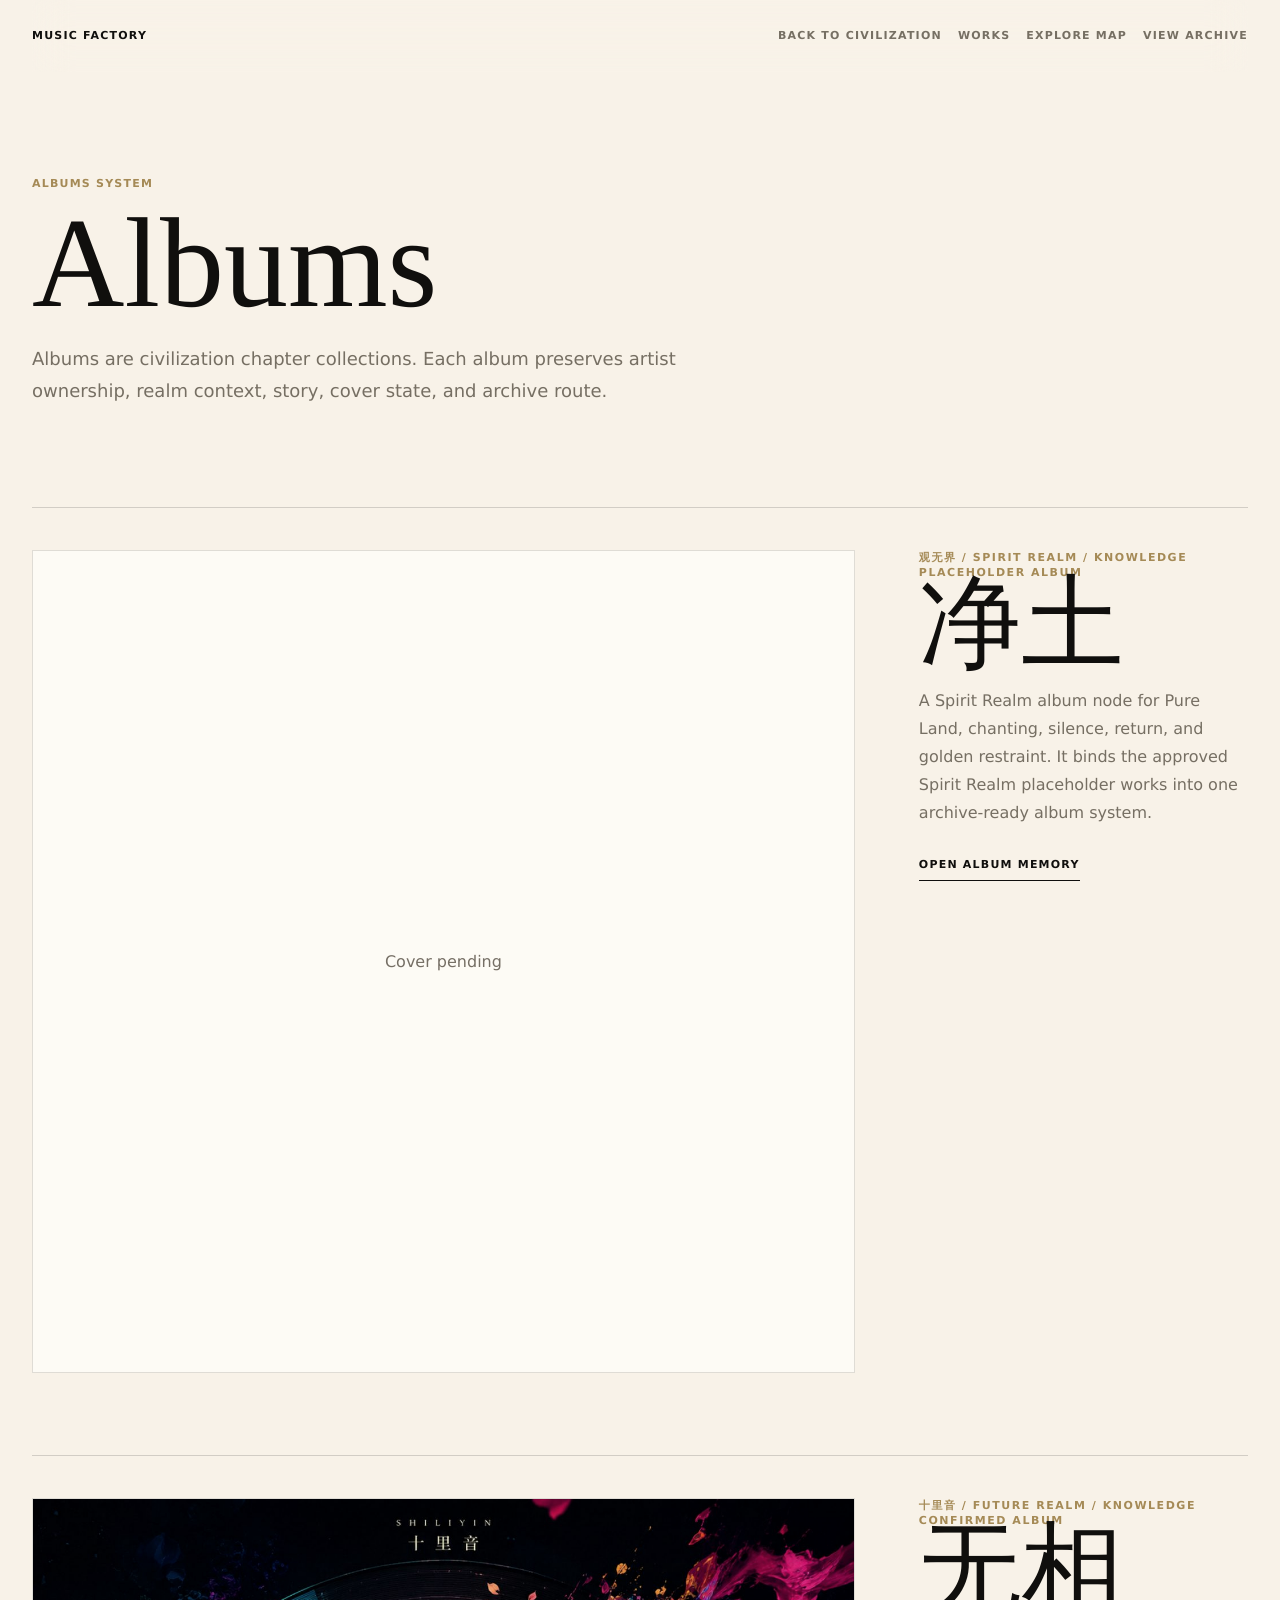
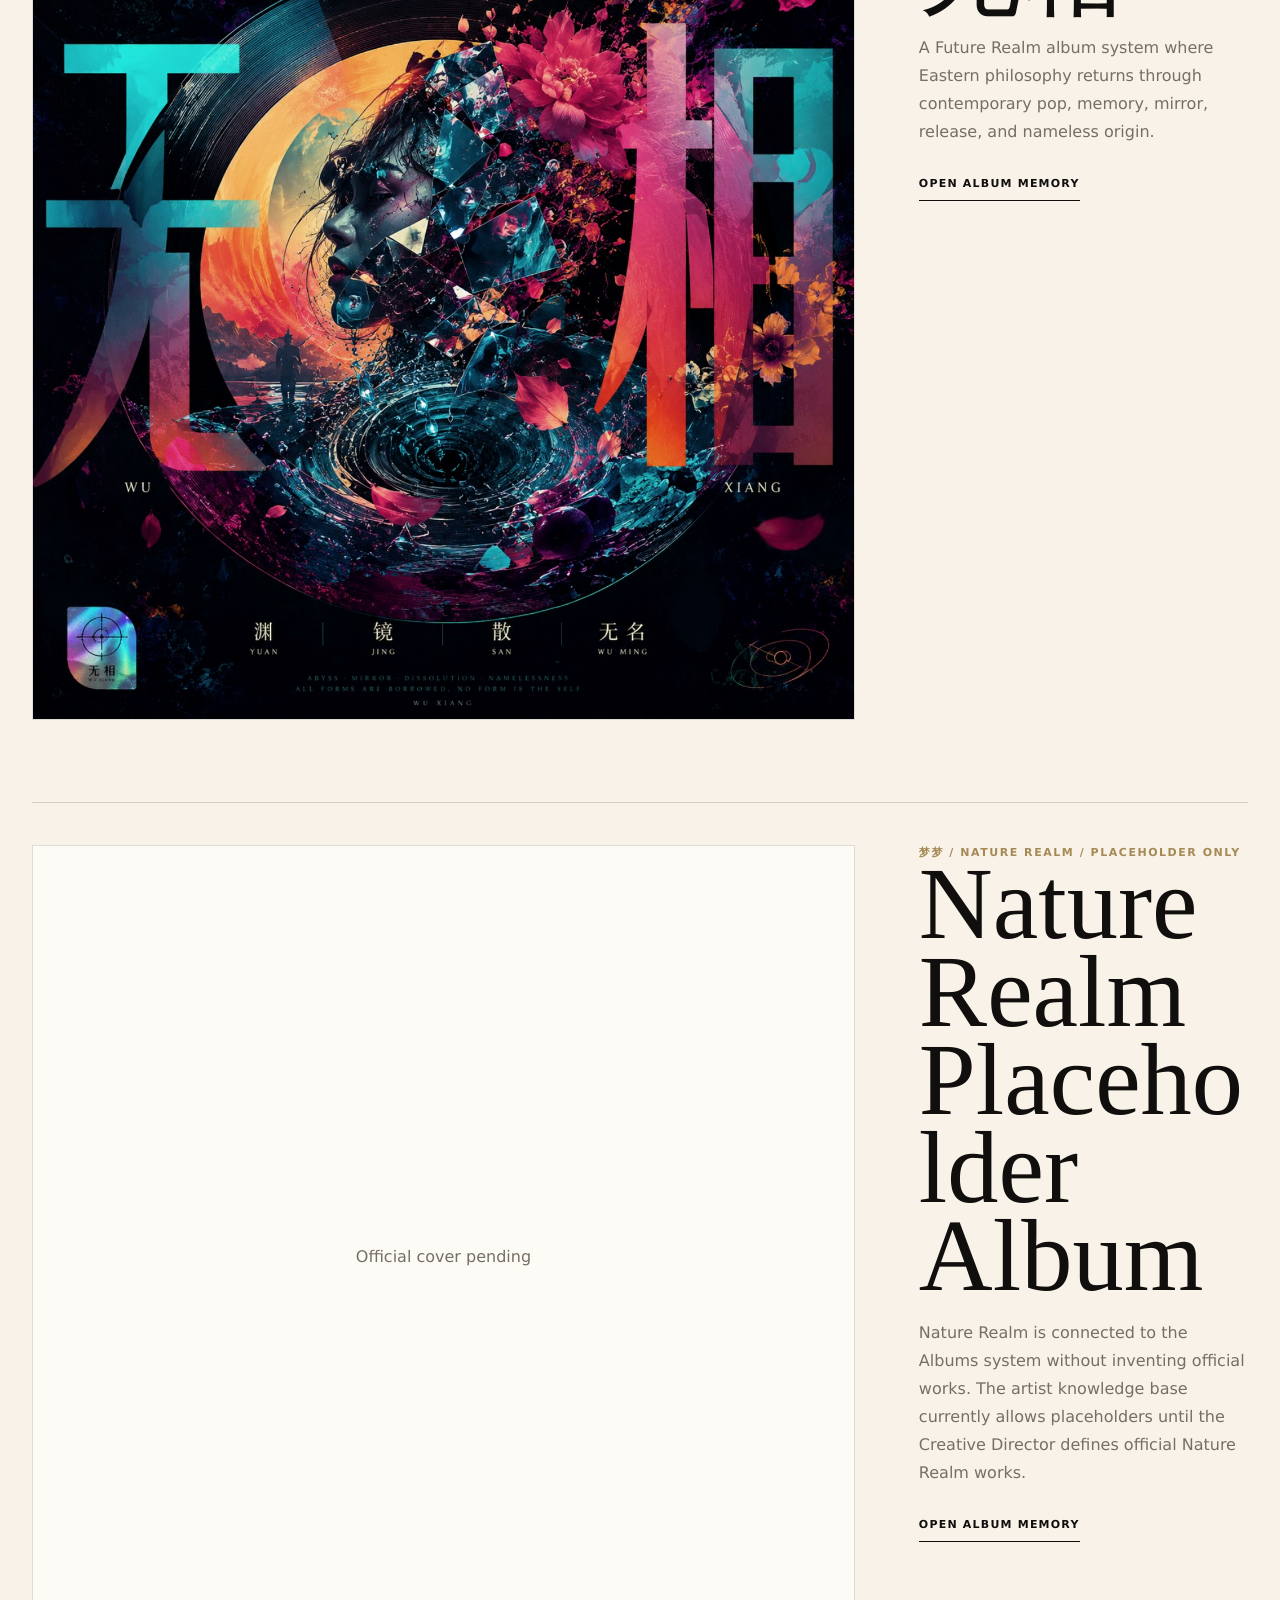
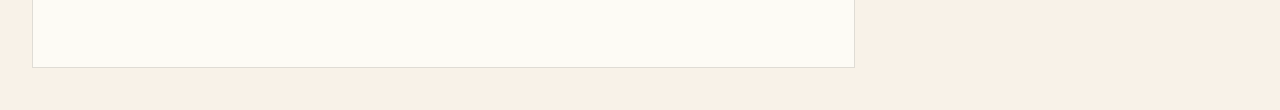
==== albums/index.html @ 67d97f3c "Launch Visual System V3" ====
<!doctype html>
<html lang="zh-CN">
<head>
  <meta charset="utf-8" />
  <meta name="viewport" content="width=device-width, initial-scale=1" />
  <title>Albums | Music Factory</title>
  <link rel="icon" href="data:," />
  <style>
    :root{--font-display:"Didot","Bodoni 72","Songti SC","STSong",Georgia,serif;--font-body:"Inter","SF Pro Text","Helvetica Neue","Microsoft YaHei",system-ui,sans-serif;--font-caption:"SF Pro Text","Helvetica Neue","Microsoft YaHei",system-ui,sans-serif;--warm-white:#f7f3ea;--paper:#fffdf8;--charcoal:#14120f;--warm-gray:#766f63;--dark-gold:#a58a56;--line:rgba(20,18,15,.13);font-family:var(--font-body)}*{box-sizing:border-box}html{scroll-behavior:smooth}body{margin:0;color:var(--charcoal);background:linear-gradient(180deg,#fbf8f1,#efe5d5);animation:pageArrival 760ms cubic-bezier(.19,1,.22,1) both}a{color:inherit;text-decoration:none}.wrap{width:min(1180px,calc(100% - 32px));margin:0 auto}.nav{min-height:72px;display:flex;align-items:center;justify-content:space-between;border-bottom:1px solid var(--line)}.brand,.links a,.eyebrow,.meta,.action{font:800 11px/1.4 var(--font-caption);letter-spacing:.14em;text-transform:uppercase}.links{display:flex;gap:16px;flex-wrap:wrap;color:var(--warm-gray)}.hero{padding:104px 0 80px}.eyebrow{color:var(--dark-gold);margin:0 0 16px}h1{font:500 clamp(60px,10vw,132px)/.88 var(--font-display);margin:0 0 24px}.lead{max-width:720px;color:var(--warm-gray);font-size:18px;line-height:1.8}.albums{display:grid;gap:40px}.album{display:grid;grid-template-columns:280px 1fr;gap:40px;border-top:1px solid var(--line);padding:38px 0;transition:padding .75s cubic-bezier(.19,1,.22,1)}.album:hover{padding-left:18px}.cover{aspect-ratio:1;background:rgba(255,253,248,.68);border:1px solid var(--line);display:grid;place-items:center;color:var(--warm-gray);overflow:hidden}.cover img{width:100%;height:100%;object-fit:cover;transition:transform 1.2s cubic-bezier(.19,1,.22,1)}.album:hover .cover img{transform:scale(1.035)}.album h2{font:500 clamp(38px,6vw,84px)/.9 var(--font-display);margin:0 0 18px}.album p{color:var(--warm-gray);line-height:1.75}.meta{color:var(--dark-gold)}.action{display:inline-block;margin-top:14px;border-bottom:1px solid currentColor;padding-bottom:7px}@keyframes pageArrival{from{opacity:0;filter:blur(7px)}to{opacity:1;filter:blur(0)}}@media(max-width:760px){body{animation-duration:520ms}.nav{align-items:flex-start;flex-direction:column;padding:18px 0}.hero{padding:64px 0}.albums{gap:28px}.album{grid-template-columns:1fr;padding:32px 0}.album:hover{padding-left:0}}
  </style>
  <link rel="stylesheet" href="../assets/visual-system-v3.css" />
</head>
<body>
  <nav class="wrap nav">
    <a class="brand" href="../index.html">Music Factory</a>
    <div class="links">
      <a href="../index.html">Back to Civilization</a>
      <a href="../works/index.html">Works</a>
      <a href="../sound-civilization-map.html">Explore Map</a>
      <a href="../archive/index.html">View Archive</a>
    </div>
  </nav>
  <main>
    <header class="wrap hero">
      <p class="eyebrow">Albums System</p>
      <h1>Albums</h1>
      <p class="lead">Albums are civilization chapter collections. Each album preserves artist ownership, realm context, story, cover state, and archive route.</p>
    </header>
    <section class="wrap albums" data-albums></section>
  </main>
  <script src="../src/content/music-catalog.js"></script>
  <script>
    const catalog = window.MUSIC_FACTORY_CATALOG;
    document.querySelector("[data-albums]").innerHTML = catalog.albums.map(album => `
      <article class="album">
        <div class="cover">${album.cover ? `<img src="${album.cover}" alt="${album.title} cover" loading="lazy" decoding="async">` : `<span>${album.coverStatus}</span>`}</div>
        <div>
          <div class="meta">${album.artist} / ${album.realm} / ${album.status}</div>
          <h2>${album.title}</h2>
          <p>${album.story}</p>
          <a class="action" href="detail.html?id=${album.id}">Open Album Memory</a>
        </div>
      </article>
    `).join("");
  </script>
</body>
</html>
---- assets/visual-system-v3.css ----
/*
  Music Factory Visual System V3
  A cinematic civilization visual layer for the existing static architecture.
*/

:root {
  --v3-ink: #100f0d;
  --v3-ink-2: #1d1a16;
  --v3-paper: #f7f1e6;
  --v3-paper-2: #e9ddc9;
  --v3-smoke: #8b8378;
  --v3-gold: #b69a62;
  --v3-clay: #8e5d45;
  --v3-moss: #59654c;
  --v3-plum: #443342;
  --v3-line: rgba(247, 241, 230, .18);
  --v3-line-dark: rgba(16, 15, 13, .16);
  --v3-display: "Didot", "Bodoni 72", "Cormorant Garamond", "Songti SC", "STSong", Georgia, serif;
  --v3-body: "Inter", "SF Pro Text", "Helvetica Neue", "Microsoft YaHei", system-ui, sans-serif;
  --v3-ease: cubic-bezier(.19, 1, .22, 1);
  --spirit: url("/assets/generated/music-map-guanwujie.webp");
  --future: url("/assets/generated/music-map-shiliyin.webp");
  --nature: url("/assets/generated/music-map-mengmeng.webp");
}

html {
  background: var(--v3-ink);
}

body {
  font-family: var(--v3-body) !important;
  background:
    radial-gradient(circle at 24% 10%, rgba(182, 154, 98, .14), transparent 34%),
    linear-gradient(180deg, #11100e 0%, #1a1713 42%, #efe4d2 42.2%, #f8f2e8 100%) !important;
  color: var(--v3-paper) !important;
  letter-spacing: 0 !important;
  text-rendering: geometricPrecision;
}

body::selection {
  background: rgba(182, 154, 98, .32);
}

a,
button {
  transition: transform .8s var(--v3-ease), opacity .8s var(--v3-ease), color .8s var(--v3-ease), border-color .8s var(--v3-ease), background .8s var(--v3-ease), filter .8s var(--v3-ease) !important;
}

a:focus-visible,
button:focus-visible {
  outline: 1px solid var(--v3-gold);
  outline-offset: 6px;
}

.wrap {
  width: min(1220px, calc(100% - 64px)) !important;
}

.eyebrow,
.cinematic-mark,
.node-kicker,
.flow-index,
.brand,
.links a,
.nav-links a,
.top-actions a,
.back,
.label,
.memory-label,
.route,
.route-link,
.action,
.filter,
.work-meta,
.tag,
.space-index,
.detail-label {
  font-family: var(--v3-body) !important;
  font-weight: 650 !important;
  letter-spacing: .11em !important;
  text-transform: uppercase !important;
}

h1,
h2,
h3,
.cinematic-title,
.cinematic-subtitle,
.section-title,
.node-title,
.flow-title,
.title-line h1,
.space-name,
.story-title,
.record-body h3,
.route-node h3 {
  font-family: var(--v3-display) !important;
  font-weight: 400 !important;
  letter-spacing: 0 !important;
}

/* Homepage */

.cinematic-entrance {
  min-height: 100svh !important;
  background:
    linear-gradient(rgba(16, 15, 13, .34), rgba(16, 15, 13, .78)),
    url("generated/music-map-guanwujie.webp") center / cover no-repeat !important;
  isolation: isolate;
}

.cinematic-entrance::after {
  background: linear-gradient(90deg, rgba(16, 15, 13, .88), rgba(16, 15, 13, .14) 58%, rgba(16, 15, 13, .72)) !important;
}

.entrance-inner {
  width: min(1120px, calc(100% - 64px)) !important;
  align-items: flex-start !important;
  text-align: left !important;
}

.cinematic-title {
  font-size: clamp(82px, 14vw, 226px) !important;
  line-height: .78 !important;
  max-width: 1100px;
  animation: v3Breath 8s var(--v3-ease) infinite alternate !important;
}

.cinematic-subtitle {
  margin: 24px 0 0 !important;
  max-width: 760px !important;
  font-size: clamp(34px, 5vw, 82px) !important;
  color: rgba(247, 241, 230, .82) !important;
}

.enter-civilization {
  margin-top: 56px !important;
  border: 1px solid rgba(247, 241, 230, .38) !important;
  border-radius: 0 !important;
  background: rgba(16, 15, 13, .18) !important;
  backdrop-filter: blur(14px);
}

.enter-civilization:hover {
  background: rgba(182, 154, 98, .16) !important;
  transform: translateY(-4px) scale(1.02) !important;
}

.section {
  padding: clamp(120px, 15vw, 220px) 0 !important;
}

.civilization-emergence {
  background: var(--v3-paper) !important;
  color: var(--v3-ink) !important;
}

.node-field {
  display: flex !important;
  gap: clamp(22px, 4vw, 64px) !important;
  align-items: stretch !important;
  margin-top: 80px !important;
}

.civilization-node {
  border: 0 !important;
  border-top: 1px solid var(--v3-line-dark) !important;
  border-radius: 0 !important;
  background: transparent !important;
  min-height: 460px !important;
  padding: 42px 0 !important;
  color: var(--v3-ink) !important;
  box-shadow: none !important;
}

.civilization-node:nth-child(2) {
  margin-top: 72px;
}

.civilization-node:nth-child(3) {
  margin-top: 28px;
}

.civilization-node:hover {
  transform: translateY(-18px) scale(1.015) !important;
}

.node-title {
  font-size: clamp(48px, 5.5vw, 92px) !important;
  line-height: .9 !important;
}

.node-copy {
  max-width: 28ch;
  color: #655d52 !important;
}

.dark,
.narrative-layer {
  background: var(--v3-ink) !important;
  color: var(--v3-paper) !important;
}

.narrative-line {
  font-size: clamp(54px, 8vw, 136px) !important;
}

.entry-flow,
.portal-footer {
  background: #f8f2e8 !important;
  color: var(--v3-ink) !important;
}

.flow-list {
  border-top: 1px solid var(--v3-line-dark) !important;
}

.flow-step {
  border: 0 !important;
  border-bottom: 1px solid var(--v3-line-dark) !important;
  border-radius: 0 !important;
  background: transparent !important;
  min-height: 176px !important;
  padding: 34px 0 !important;
}

.flow-step:hover {
  transform: translateX(18px) !important;
}

/* Artists */

body.artist-cosmic,
body.artist-cyber,
body.artist-wanderer {
  background:
    linear-gradient(90deg, rgba(16, 15, 13, .82), rgba(16, 15, 13, .25)),
    linear-gradient(180deg, #181512, #f5ecdf 54%, #fbf6ed) !important;
  color: var(--v3-paper) !important;
}

.topbar,
.realm-nav,
.atlas-nav,
.site-nav,
.nav {
  border-bottom: 1px solid rgba(247, 241, 230, .18) !important;
  backdrop-filter: blur(18px);
}

.topbar .brand,
.topbar .back,
.realm-nav a,
.atlas-nav a,
.site-nav a {
  color: rgba(247, 241, 230, .78) !important;
}

.artist-hero {
  min-height: 84svh !important;
  grid-template-columns: minmax(320px, .76fr) minmax(0, 1fr) !important;
  align-items: center !important;
  gap: clamp(48px, 8vw, 130px) !important;
}

.portrait {
  width: min(46vw, 560px) !important;
  aspect-ratio: 3 / 4 !important;
  border-radius: 0 !important;
  overflow: hidden;
  box-shadow: 0 48px 110px rgba(0, 0, 0, .32) !important;
}

.portrait img,
.poster img,
.cover,
.detail-cover,
.album-cover img {
  filter: saturate(.82) contrast(1.02);
}

.portrait img {
  width: 100% !important;
  height: 100% !important;
  object-fit: cover !important;
}

.title-line h1 {
  font-size: clamp(76px, 12vw, 178px) !important;
  line-height: .78 !important;
}

.tagline {
  max-width: 42ch !important;
  font-size: clamp(20px, 2vw, 32px) !important;
  line-height: 1.45 !important;
  color: rgba(247, 241, 230, .72) !important;
}

body.artist-cosmic main.wrap,
body.artist-cyber main.wrap,
body.artist-wanderer main.wrap {
  color: var(--v3-ink);
}

body.artist-cosmic .portrait {
  background: url("optimized/guanwujie-avatar.webp") center / cover no-repeat !important;
}

body.artist-cyber .portrait {
  background: url("optimized/shiliyin-avatar.webp") center / cover no-repeat !important;
}

body.artist-wanderer .portrait {
  background: url("optimized/mengmeng-avatar.webp") center / cover no-repeat !important;
}

.portrait img {
  opacity: 1 !important;
  display: block !important;
  mix-blend-mode: normal !important;
}

.layout {
  display: block !important;
}

.panel,
.mini-card,
.album-panel {
  border: 0 !important;
  border-top: 1px solid var(--v3-line-dark) !important;
  border-radius: 0 !important;
  background: transparent !important;
  box-shadow: none !important;
}

.poster.panel {
  width: min(520px, 100%) !important;
  margin: 0 0 42px auto !important;
  padding-top: 0 !important;
}

.clip {
  margin: 42px 0 100px auto !important;
  max-width: 460px;
  color: #6f6659 !important;
}

.bio {
  max-width: 920px !important;
  font-size: clamp(18px, 1.5vw, 23px) !important;
  line-height: 1.9 !important;
}

.mini-grid {
  display: grid !important;
  grid-template-columns: repeat(2, minmax(0, 1fr)) !important;
  gap: 0 !important;
  border-top: 1px solid var(--v3-line-dark);
  margin-top: 52px !important;
}

.mini-card {
  padding: 30px 32px !important;
  min-height: 160px !important;
}

.section-head {
  margin: clamp(96px, 12vw, 180px) 0 42px !important;
  border-top: 1px solid var(--v3-line-dark);
  padding-top: 34px;
}

.section-head h2 {
  font-size: clamp(54px, 8vw, 116px) !important;
}

.work-grid {
  display: block !important;
}

.work-card {
  width: 100% !important;
  display: grid !important;
  grid-template-columns: minmax(180px, 260px) minmax(0, 1fr) auto !important;
  align-items: center !important;
  gap: clamp(24px, 5vw, 72px) !important;
  border: 0 !important;
  border-top: 1px solid var(--v3-line-dark) !important;
  border-radius: 0 !important;
  background: transparent !important;
  padding: 36px 0 !important;
  text-align: left !important;
  box-shadow: none !important;
}

.work-card:hover {
  transform: translateX(18px) !important;
  background: transparent !important;
}

.cover-wrap {
  aspect-ratio: 16 / 10 !important;
  border-radius: 0 !important;
}

.work-title {
  font-family: var(--v3-display) !important;
  font-size: clamp(36px, 5vw, 76px) !important;
  line-height: .92 !important;
}

.work-meta {
  color: #786f63 !important;
}

dialog {
  border-radius: 0 !important;
  background: #f8f2e8 !important;
  color: var(--v3-ink) !important;
  max-height: calc(100svh - 32px) !important;
  overflow-y: auto !important;
  overflow-x: hidden !important;
}

/* Spirit Realm entry */

.realm-hero {
  min-height: 94svh !important;
}

.realm-name {
  font-size: clamp(82px, 14vw, 210px) !important;
}

.guardian-figure,
.world-visual,
.philosophy-panel {
  border-radius: 0 !important;
  clip-path: none !important;
}

.works-grid {
  display: block !important;
}

/* Sound Map */

.atlas-hero {
  min-height: 96svh !important;
  background:
    linear-gradient(90deg, rgba(16, 15, 13, .86), rgba(16, 15, 13, .24)),
    url("generated/music-map-mengmeng.webp") center / cover no-repeat !important;
}

.hero-title {
  font-size: clamp(76px, 11vw, 180px) !important;
  line-height: .82 !important;
}

.space-field {
  display: flex !important;
  gap: clamp(18px, 3vw, 44px) !important;
  min-height: 620px !important;
  align-items: stretch !important;
}

.civilization-space {
  flex: 1 1 0 !important;
  min-height: 540px !important;
  border-radius: 0 !important;
  border: 1px solid rgba(247, 241, 230, .2) !important;
  background-image:
    linear-gradient(180deg, rgba(16, 15, 13, .06), rgba(16, 15, 13, .74)),
    var(--space-image) !important;
  background-size: cover !important;
  background-position: center !important;
}

.civilization-space:hover,
.civilization-space.is-active {
  flex: 1.32 1 0 !important;
  transform: translateY(-12px) scale(1.01) !important;
}

.space-name {
  font-size: clamp(48px, 5vw, 90px) !important;
}

.space-story {
  background: #f8f2e8 !important;
  color: var(--v3-ink) !important;
}

.story-shell {
  grid-template-columns: minmax(360px, .85fr) minmax(0, 1fr) !important;
  gap: clamp(40px, 7vw, 96px) !important;
}

.story-visual {
  min-height: 560px !important;
  border-radius: 0 !important;
}

.detail-grid {
  border-top: 1px solid var(--v3-line-dark) !important;
}

.detail-row {
  border-bottom: 1px solid var(--v3-line-dark) !important;
}

/* Works and Albums */

body:has([data-works]),
body:has([data-detail]),
body:has([data-albums]),
body:has([data-album]) {
  background: #f8f2e8 !important;
  color: var(--v3-ink) !important;
}

.grid[data-works],
.grid[data-albums] {
  display: block !important;
}

.work,
.album {
  display: grid !important;
  grid-template-columns: minmax(0, .95fr) minmax(240px, .38fr) !important;
  gap: clamp(28px, 5vw, 84px) !important;
  border: 0 !important;
  border-top: 1px solid var(--v3-line-dark) !important;
  border-radius: 0 !important;
  background: transparent !important;
  padding: 42px 0 !important;
  box-shadow: none !important;
  min-width: 0 !important;
  overflow: hidden !important;
}

.albums,
.grid[data-albums] {
  min-width: 0 !important;
  overflow-x: hidden !important;
}

.work > *,
.album > *,
[data-detail] .panel > *,
[data-album] .panel > * {
  min-width: 0 !important;
}

.work h2,
.album h2,
.work p,
.album p,
.value,
.summary {
  overflow-wrap: anywhere;
}

.work h2,
.album h2,
[data-detail] h1,
[data-album] h1 {
  font-size: clamp(56px, 8vw, 128px) !important;
  line-height: .86 !important;
}

.actions,
.routes {
  align-self: end;
}

.action,
.route,
.filter {
  border-radius: 0 !important;
  background: transparent !important;
  border: 0 !important;
  border-bottom: 1px solid currentColor !important;
  padding: 0 0 8px !important;
}

.toolbar {
  display: flex !important;
  gap: 24px !important;
  border-top: 1px solid var(--v3-line-dark);
  padding-top: 28px;
}

.cover {
  border-radius: 0 !important;
}

[data-detail] .panel,
[data-album] .panel {
  grid-template-columns: minmax(180px, .28fr) minmax(0, 1fr) !important;
}

/* Archive */

.memory-index,
.timeline-section,
.memory-routes {
  background: #f8f2e8 !important;
  color: var(--v3-ink) !important;
}

body:has([data-records]) .hero h1,
body:has([data-records]) .hero-copy h1 {
  color: rgba(247, 241, 230, .92) !important;
  text-shadow: 0 18px 54px rgba(0, 0, 0, .42);
}

body:has([data-records]) .hero-statement,
body:has([data-records]) .memory-panel,
body:has([data-records]) .memory-panel p {
  color: rgba(247, 241, 230, .72) !important;
}

body:has([data-records]) .memory-panel strong {
  color: rgba(247, 241, 230, .96) !important;
}

.index-grid {
  display: grid !important;
  grid-template-columns: repeat(4, minmax(0, 1fr)) !important;
  border-top: 1px solid var(--v3-line-dark);
}

.index-item,
.memory-record,
.route-node,
.flow-node {
  border: 0 !important;
  border-top: 1px solid var(--v3-line-dark) !important;
  border-radius: 0 !important;
  background: transparent !important;
  box-shadow: none !important;
}

.memory-record {
  grid-template-columns: minmax(180px, .28fr) minmax(0, 1fr) !important;
  min-height: 360px !important;
  padding: 48px 0 !important;
}

.record-body h3 {
  font-size: clamp(54px, 8vw, 122px) !important;
}

.record-meta,
.record-routes,
.route-grid,
.civilization-flow {
  gap: clamp(18px, 3vw, 42px) !important;
}

.closing {
  background: var(--v3-ink) !important;
  color: var(--v3-paper) !important;
}

@keyframes v3Breath {
  from { transform: scale(1); filter: blur(0); }
  to { transform: scale(1.018); filter: blur(.25px); }
}

@media (max-width: 860px) {
  .wrap {
    width: min(100% - 32px, 1220px) !important;
  }

  .node-field,
  .space-field,
  .story-shell,
  .artist-hero,
  .work,
  .album,
  .memory-record,
  [data-detail] .panel,
  [data-album] .panel {
    display: block !important;
  }

  .civilization-node,
  .civilization-node:nth-child(2),
  .civilization-node:nth-child(3),
  .civilization-space,
  .civilization-space.is-active {
    margin-top: 0 !important;
    min-height: 380px !important;
  }

  .portrait {
    width: min(78vw, 420px) !important;
    margin: 48px 0 !important;
  }

  .mini-grid,
  .index-grid {
    grid-template-columns: 1fr !important;
  }

  .work-card {
    grid-template-columns: 112px minmax(0, 1fr) !important;
    gap: 18px !important;
  }

  .work-card .tags {
    grid-column: 2;
  }

  .cover-wrap {
    aspect-ratio: 1 !important;
  }

  dialog {
    width: calc(100% - 28px) !important;
    max-height: calc(100svh - 28px) !important;
  }

  dialog .close {
    top: 14px !important;
    right: 14px !important;
  }

  dialog .detail-hero {
    padding-top: 88px !important;
  }

  .section {
    padding: 96px 0 !important;
  }
}

@media (max-width: 560px) {
  .cinematic-title,
  .realm-name,
  .hero-title,
  .title-line h1 {
    font-size: clamp(56px, 18vw, 92px) !important;
  }

  .cinematic-subtitle,
  .section-title,
  .node-title,
  .flow-title,
  .work h2,
  .album h2,
  [data-detail] h1,
  [data-album] h1,
  .record-body h3 {
    font-size: clamp(38px, 13vw, 64px) !important;
  }

  body:has([data-records]) .hero h1,
  body:has([data-records]) .hero-copy h1 {
    font-size: clamp(48px, 15vw, 74px) !important;
    line-height: .92 !important;
    overflow-wrap: anywhere;
  }

  .topbar,
  .realm-nav,
  .atlas-nav,
  .site-nav,
  .nav {
    align-items: flex-start !important;
    flex-direction: column !important;
    gap: 14px !important;
  }

  .top-actions,
  .nav-links,
  .links {
    justify-content: flex-start !important;
  }
}

@media (prefers-reduced-motion: reduce) {
  *,
  *::before,
  *::after {
    animation-duration: 1ms !important;
    transition-duration: 1ms !important;
    scroll-behavior: auto !important;
  }
}
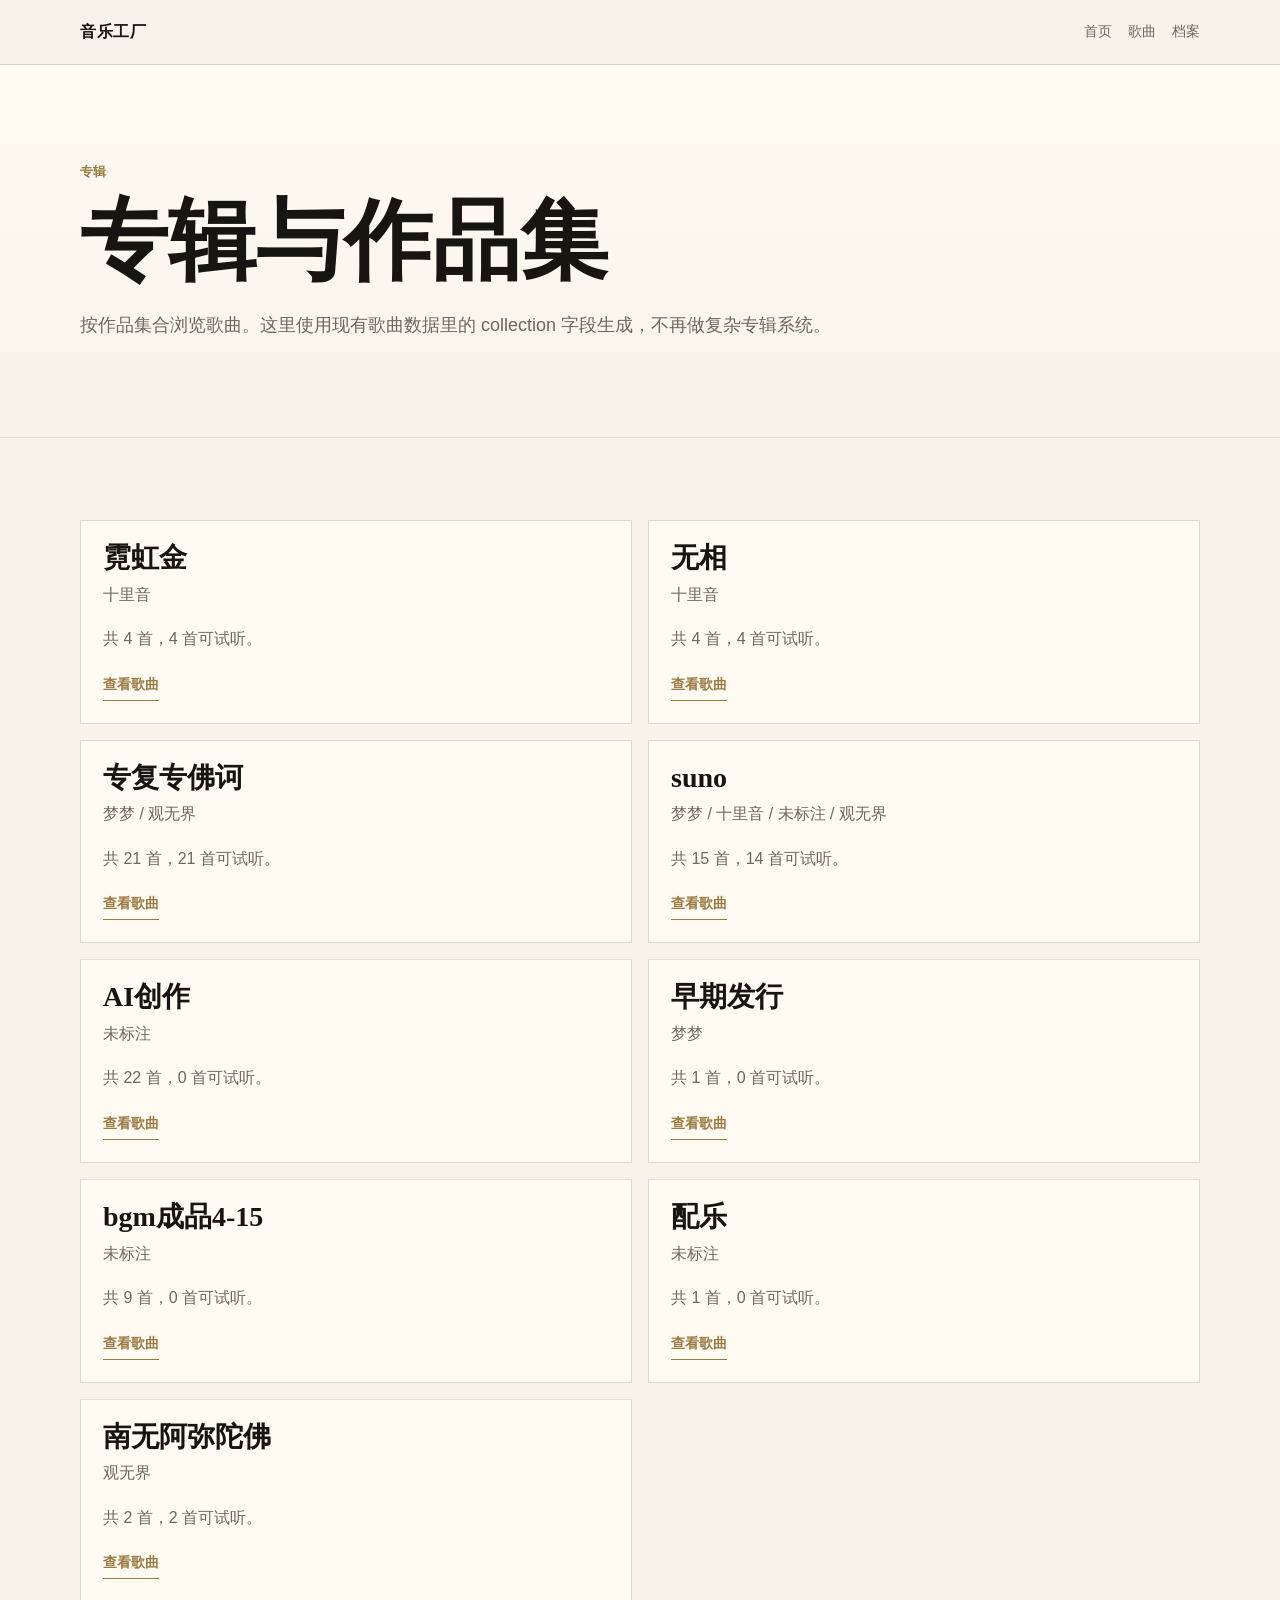
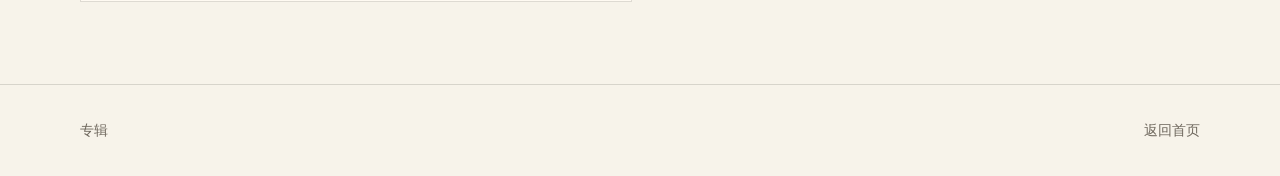
==== commit ba11f6ff: "Rebuild site as simple Chinese music browser" ====
--- a/albums/index.html
+++ b/albums/index.html
@@ -3,45 +3,65 @@
 <head>
   <meta charset="utf-8" />
   <meta name="viewport" content="width=device-width, initial-scale=1" />
-  <title>Albums | Music Factory</title>
+  <title>专辑 | 音乐工厂</title>
   <link rel="icon" href="data:," />
-  <style>
-    :root{--font-display:"Didot","Bodoni 72","Songti SC","STSong",Georgia,serif;--font-body:"Inter","SF Pro Text","Helvetica Neue","Microsoft YaHei",system-ui,sans-serif;--font-caption:"SF Pro Text","Helvetica Neue","Microsoft YaHei",system-ui,sans-serif;--warm-white:#f7f3ea;--paper:#fffdf8;--charcoal:#14120f;--warm-gray:#766f63;--dark-gold:#a58a56;--line:rgba(20,18,15,.13);font-family:var(--font-body)}*{box-sizing:border-box}html{scroll-behavior:smooth}body{margin:0;color:var(--charcoal);background:linear-gradient(180deg,#fbf8f1,#efe5d5);animation:pageArrival 760ms cubic-bezier(.19,1,.22,1) both}a{color:inherit;text-decoration:none}.wrap{width:min(1180px,calc(100% - 32px));margin:0 auto}.nav{min-height:72px;display:flex;align-items:center;justify-content:space-between;border-bottom:1px solid var(--line)}.brand,.links a,.eyebrow,.meta,.action{font:800 11px/1.4 var(--font-caption);letter-spacing:.14em;text-transform:uppercase}.links{display:flex;gap:16px;flex-wrap:wrap;color:var(--warm-gray)}.hero{padding:104px 0 80px}.eyebrow{color:var(--dark-gold);margin:0 0 16px}h1{font:500 clamp(60px,10vw,132px)/.88 var(--font-display);margin:0 0 24px}.lead{max-width:720px;color:var(--warm-gray);font-size:18px;line-height:1.8}.albums{display:grid;gap:40px}.album{display:grid;grid-template-columns:280px 1fr;gap:40px;border-top:1px solid var(--line);padding:38px 0;transition:padding .75s cubic-bezier(.19,1,.22,1)}.album:hover{padding-left:18px}.cover{aspect-ratio:1;background:rgba(255,253,248,.68);border:1px solid var(--line);display:grid;place-items:center;color:var(--warm-gray);overflow:hidden}.cover img{width:100%;height:100%;object-fit:cover;transition:transform 1.2s cubic-bezier(.19,1,.22,1)}.album:hover .cover img{transform:scale(1.035)}.album h2{font:500 clamp(38px,6vw,84px)/.9 var(--font-display);margin:0 0 18px}.album p{color:var(--warm-gray);line-height:1.75}.meta{color:var(--dark-gold)}.action{display:inline-block;margin-top:14px;border-bottom:1px solid currentColor;padding-bottom:7px}@keyframes pageArrival{from{opacity:0;filter:blur(7px)}to{opacity:1;filter:blur(0)}}@media(max-width:760px){body{animation-duration:520ms}.nav{align-items:flex-start;flex-direction:column;padding:18px 0}.hero{padding:64px 0}.albums{gap:28px}.album{grid-template-columns:1fr;padding:32px 0}.album:hover{padding-left:0}}
-  </style>
-  <link rel="stylesheet" href="../assets/visual-system-v3.css" />
+  <link rel="stylesheet" href="../assets/simple-site.css" />
 </head>
 <body>
-  <nav class="wrap nav">
-    <a class="brand" href="../index.html">Music Factory</a>
-    <div class="links">
-      <a href="../index.html">Back to Civilization</a>
-      <a href="../works/index.html">Works</a>
-      <a href="../sound-civilization-map.html">Explore Map</a>
-      <a href="../archive/index.html">View Archive</a>
+  <header class="site-header">
+    <nav class="wrap nav">
+      <a class="brand" href="../index.html">音乐工厂</a>
+      <div class="links">
+        <a href="../index.html">首页</a>
+        <a href="../works/index.html">歌曲</a>
+        <a href="../archive/index.html">档案</a>
+      </div>
+    </nav>
+  </header>
+
+  <main>
+    <section class="hero">
+      <div class="wrap">
+        <p class="eyebrow">专辑</p>
+        <h1>专辑与作品集</h1>
+        <p class="lead">按作品集合浏览歌曲。这里使用现有歌曲数据里的 collection 字段生成，不再做复杂专辑系统。</p>
+      </div>
+    </section>
+
+    <section class="section">
+      <div class="wrap">
+        <div class="grid-2" data-albums></div>
+      </div>
+    </section>
+  </main>
+
+  <footer class="footer">
+    <div class="wrap">
+      <span>专辑</span>
+      <span><a href="../index.html">返回首页</a></span>
     </div>
-  </nav>
-  <main>
-    <header class="wrap hero">
-      <p class="eyebrow">Albums System</p>
-      <h1>Albums</h1>
-      <p class="lead">Albums are civilization chapter collections. Each album preserves artist ownership, realm context, story, cover state, and archive route.</p>
-    </header>
-    <section class="wrap albums" data-albums></section>
-  </main>
-  <script src="../src/content/music-catalog.js"></script>
+  </footer>
+
+  <script src="../songs-data.js"></script>
   <script>
-    const catalog = window.MUSIC_FACTORY_CATALOG;
-    document.querySelector("[data-albums]").innerHTML = catalog.albums.map(album => `
-      <article class="album">
-        <div class="cover">${album.cover ? `<img src="${album.cover}" alt="${album.title} cover" loading="lazy" decoding="async">` : `<span>${album.coverStatus}</span>`}</div>
-        <div>
-          <div class="meta">${album.artist} / ${album.realm} / ${album.status}</div>
-          <h2>${album.title}</h2>
-          <p>${album.story}</p>
-          <a class="action" href="detail.html?id=${album.id}">Open Album Memory</a>
-        </div>
-      </article>
-    `).join("");
+    const songs = window.MUSIC_FACTORY_SONGS || [];
+    const groups = new Map();
+    for (const song of songs) {
+      const key = song.collection || "未归类作品";
+      if (!groups.has(key)) groups.set(key, []);
+      groups.get(key).push(song);
+    }
+    document.querySelector("[data-albums]").innerHTML = [...groups.entries()].map(([name, list]) => {
+      const artists = [...new Set(list.map(song => song.artist || "未标注"))].join(" / ");
+      const playable = list.filter(song => song.audioUrl).length;
+      return `
+        <article class="card">
+          <h3>${name}</h3>
+          <p>${artists}</p>
+          <p>共 ${list.length} 首，${playable} 首可试听。</p>
+          <a class="small-link" href="../works/index.html">查看歌曲</a>
+        </article>`;
+    }).join("");
   </script>
 </body>
 </html>
--- a/assets/simple-site.css
+++ b/assets/simple-site.css
@@ -0,0 +1,177 @@
+:root {
+  --bg: #f7f3ea;
+  --panel: #fffaf2;
+  --ink: #171512;
+  --muted: #6e675d;
+  --line: rgba(23, 21, 18, .14);
+  --gold: #9b7a43;
+  --soft: #ebe0cf;
+  --dark: #171512;
+  --white: #fffaf2;
+  --font: "Microsoft YaHei", "PingFang SC", "Helvetica Neue", Arial, sans-serif;
+  --serif: "Songti SC", "STSong", "Noto Serif SC", Georgia, serif;
+}
+
+* { box-sizing: border-box; }
+html { background: var(--bg); scroll-behavior: smooth; }
+body {
+  margin: 0;
+  color: var(--ink);
+  background: var(--bg);
+  font-family: var(--font);
+  line-height: 1.65;
+}
+a { color: inherit; text-decoration: none; }
+img { display: block; max-width: 100%; }
+.wrap { width: min(1120px, calc(100% - 32px)); margin: 0 auto; }
+
+.site-header {
+  position: sticky;
+  top: 0;
+  z-index: 20;
+  background: rgba(247, 243, 234, .94);
+  backdrop-filter: blur(12px);
+  border-bottom: 1px solid var(--line);
+}
+.nav {
+  min-height: 64px;
+  display: flex;
+  align-items: center;
+  justify-content: space-between;
+  gap: 18px;
+}
+.brand { font-weight: 800; letter-spacing: .04em; }
+.links { display: flex; flex-wrap: wrap; gap: 16px; color: var(--muted); font-size: 14px; }
+.links a:hover { color: var(--ink); }
+
+.hero {
+  padding: clamp(54px, 8vw, 96px) 0;
+  background: linear-gradient(180deg, var(--panel), var(--bg));
+  border-bottom: 1px solid var(--line);
+}
+.hero-grid {
+  display: grid;
+  grid-template-columns: minmax(0, 1fr) minmax(280px, .42fr);
+  gap: clamp(28px, 6vw, 72px);
+  align-items: end;
+}
+.eyebrow {
+  margin: 0 0 12px;
+  color: var(--gold);
+  font-size: 13px;
+  font-weight: 800;
+}
+h1, h2, h3 {
+  font-family: var(--serif);
+  font-weight: 600;
+  letter-spacing: 0;
+  line-height: 1.1;
+}
+h1 { margin: 0; font-size: clamp(42px, 8vw, 88px); }
+h2 { margin: 0; font-size: clamp(30px, 5vw, 52px); }
+h3 { margin: 0 0 8px; font-size: 28px; }
+.lead {
+  max-width: 760px;
+  margin: 20px 0 0;
+  color: var(--muted);
+  font-size: 18px;
+}
+.note-panel {
+  padding: 22px;
+  background: var(--soft);
+  border: 1px solid var(--line);
+}
+.actions { display: flex; gap: 12px; flex-wrap: wrap; margin-top: 26px; }
+.btn {
+  display: inline-flex;
+  align-items: center;
+  justify-content: center;
+  min-height: 42px;
+  padding: 10px 16px;
+  border: 1px solid var(--ink);
+  background: transparent;
+  color: var(--ink);
+  font-weight: 800;
+  font-size: 14px;
+}
+.btn.primary { background: var(--ink); color: var(--white); }
+.btn:hover { transform: translateY(-1px); }
+
+.section { padding: clamp(46px, 7vw, 82px) 0; }
+.section-head {
+  display: flex;
+  justify-content: space-between;
+  gap: 24px;
+  align-items: end;
+  margin-bottom: 24px;
+}
+.section-head p { max-width: 520px; margin: 0; color: var(--muted); }
+.grid-3 { display: grid; grid-template-columns: repeat(3, minmax(0, 1fr)); gap: 16px; }
+.grid-2 { display: grid; grid-template-columns: repeat(2, minmax(0, 1fr)); gap: 16px; }
+.card {
+  background: var(--panel);
+  border: 1px solid var(--line);
+  padding: 22px;
+}
+.artist-card {
+  min-height: 280px;
+  display: flex;
+  flex-direction: column;
+  justify-content: space-between;
+}
+.artist-card p, .card p { color: var(--muted); margin: 0 0 18px; }
+.small-link {
+  display: inline-block;
+  margin-right: 14px;
+  padding-bottom: 4px;
+  border-bottom: 1px solid currentColor;
+  color: var(--gold);
+  font-weight: 800;
+  font-size: 14px;
+}
+
+.song-grid { display: grid; grid-template-columns: repeat(3, minmax(0, 1fr)); gap: 16px; }
+.song-card {
+  background: var(--panel);
+  border: 1px solid var(--line);
+  overflow: hidden;
+}
+.cover {
+  aspect-ratio: 1 / .68;
+  background: var(--soft) center / cover no-repeat;
+}
+.song-body { padding: 18px; }
+.meta { color: var(--gold); font-size: 13px; font-weight: 800; margin-bottom: 8px; }
+.song-title { font-family: var(--serif); font-size: 28px; font-weight: 600; margin: 0 0 8px; line-height: 1.1; }
+.intro {
+  color: var(--muted);
+  margin: 0 0 14px;
+  display: -webkit-box;
+  -webkit-line-clamp: 3;
+  -webkit-box-orient: vertical;
+  overflow: hidden;
+}
+audio { width: 100%; height: 38px; margin-top: 8px; }
+.filters { display: flex; flex-wrap: wrap; gap: 10px; margin-bottom: 20px; }
+.filter {
+  border: 1px solid var(--line);
+  background: var(--panel);
+  padding: 8px 12px;
+  font-weight: 800;
+  cursor: pointer;
+}
+.filter.active { background: var(--ink); color: var(--white); }
+
+.footer {
+  padding: 34px 0;
+  border-top: 1px solid var(--line);
+  color: var(--muted);
+  font-size: 14px;
+}
+.footer .wrap { display: flex; justify-content: space-between; gap: 16px; flex-wrap: wrap; }
+
+@media (max-width: 820px) {
+  .nav, .section-head, .hero-grid { align-items: flex-start; flex-direction: column; }
+  .hero-grid, .grid-3, .grid-2, .song-grid { grid-template-columns: 1fr; }
+  .links { gap: 12px; }
+}
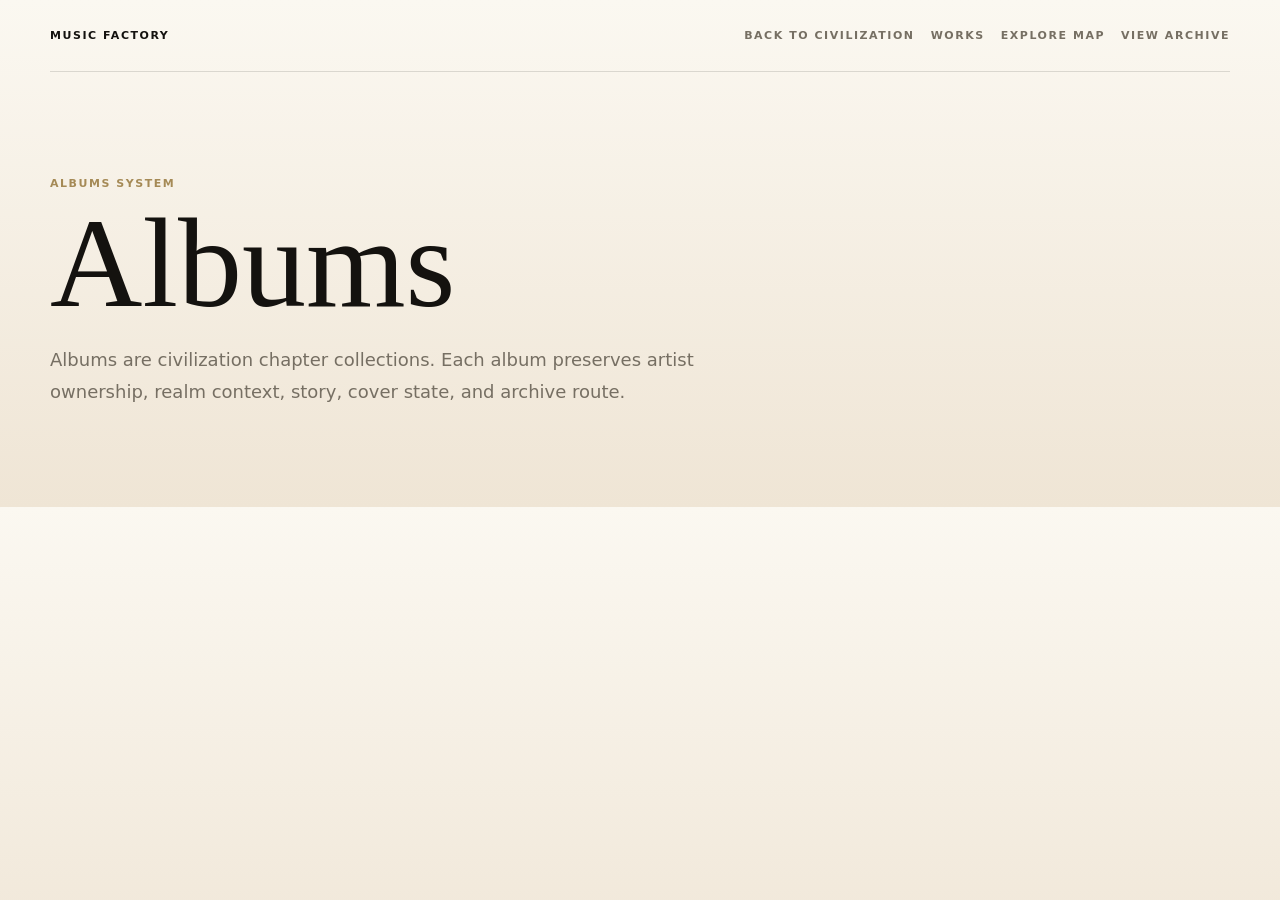
==== commit 8e52ff25: "Revert "Rebuild site as simple Chinese music browser" This reverts commit ba11f6ff1851d8efea05d53431" ====
--- a/albums/index.html
+++ b/albums/index.html
@@ -3,65 +3,45 @@
 <head>
   <meta charset="utf-8" />
   <meta name="viewport" content="width=device-width, initial-scale=1" />
-  <title>专辑 | 音乐工厂</title>
+  <title>Albums | Music Factory</title>
   <link rel="icon" href="data:," />
-  <link rel="stylesheet" href="../assets/simple-site.css" />
+  <style>
+    :root{--font-display:"Didot","Bodoni 72","Songti SC","STSong",Georgia,serif;--font-body:"Inter","SF Pro Text","Helvetica Neue","Microsoft YaHei",system-ui,sans-serif;--font-caption:"SF Pro Text","Helvetica Neue","Microsoft YaHei",system-ui,sans-serif;--warm-white:#f7f3ea;--paper:#fffdf8;--charcoal:#14120f;--warm-gray:#766f63;--dark-gold:#a58a56;--line:rgba(20,18,15,.13);font-family:var(--font-body)}*{box-sizing:border-box}html{scroll-behavior:smooth}body{margin:0;color:var(--charcoal);background:linear-gradient(180deg,#fbf8f1,#efe5d5);animation:pageArrival 760ms cubic-bezier(.19,1,.22,1) both}a{color:inherit;text-decoration:none}.wrap{width:min(1180px,calc(100% - 32px));margin:0 auto}.nav{min-height:72px;display:flex;align-items:center;justify-content:space-between;border-bottom:1px solid var(--line)}.brand,.links a,.eyebrow,.meta,.action{font:800 11px/1.4 var(--font-caption);letter-spacing:.14em;text-transform:uppercase}.links{display:flex;gap:16px;flex-wrap:wrap;color:var(--warm-gray)}.hero{padding:104px 0 80px}.eyebrow{color:var(--dark-gold);margin:0 0 16px}h1{font:500 clamp(60px,10vw,132px)/.88 var(--font-display);margin:0 0 24px}.lead{max-width:720px;color:var(--warm-gray);font-size:18px;line-height:1.8}.albums{display:grid;gap:40px}.album{display:grid;grid-template-columns:280px 1fr;gap:40px;border-top:1px solid var(--line);padding:38px 0;transition:padding .75s cubic-bezier(.19,1,.22,1)}.album:hover{padding-left:18px}.cover{aspect-ratio:1;background:rgba(255,253,248,.68);border:1px solid var(--line);display:grid;place-items:center;color:var(--warm-gray);overflow:hidden}.cover img{width:100%;height:100%;object-fit:cover;transition:transform 1.2s cubic-bezier(.19,1,.22,1)}.album:hover .cover img{transform:scale(1.035)}.album h2{font:500 clamp(38px,6vw,84px)/.9 var(--font-display);margin:0 0 18px}.album p{color:var(--warm-gray);line-height:1.75}.meta{color:var(--dark-gold)}.action{display:inline-block;margin-top:14px;border-bottom:1px solid currentColor;padding-bottom:7px}@keyframes pageArrival{from{opacity:0;filter:blur(7px)}to{opacity:1;filter:blur(0)}}@media(max-width:760px){body{animation-duration:520ms}.nav{align-items:flex-start;flex-direction:column;padding:18px 0}.hero{padding:64px 0}.albums{gap:28px}.album{grid-template-columns:1fr;padding:32px 0}.album:hover{padding-left:0}}
+  </style>
+  <link rel="stylesheet" href="../assets/visual-system-v3.css" />
 </head>
 <body>
-  <header class="site-header">
-    <nav class="wrap nav">
-      <a class="brand" href="../index.html">音乐工厂</a>
-      <div class="links">
-        <a href="../index.html">首页</a>
-        <a href="../works/index.html">歌曲</a>
-        <a href="../archive/index.html">档案</a>
-      </div>
-    </nav>
-  </header>
-
+  <nav class="wrap nav">
+    <a class="brand" href="../index.html">Music Factory</a>
+    <div class="links">
+      <a href="../index.html">Back to Civilization</a>
+      <a href="../works/index.html">Works</a>
+      <a href="../sound-civilization-map.html">Explore Map</a>
+      <a href="../archive/index.html">View Archive</a>
+    </div>
+  </nav>
   <main>
-    <section class="hero">
-      <div class="wrap">
-        <p class="eyebrow">专辑</p>
-        <h1>专辑与作品集</h1>
-        <p class="lead">按作品集合浏览歌曲。这里使用现有歌曲数据里的 collection 字段生成，不再做复杂专辑系统。</p>
-      </div>
-    </section>
-
-    <section class="section">
-      <div class="wrap">
-        <div class="grid-2" data-albums></div>
-      </div>
-    </section>
+    <header class="wrap hero">
+      <p class="eyebrow">Albums System</p>
+      <h1>Albums</h1>
+      <p class="lead">Albums are civilization chapter collections. Each album preserves artist ownership, realm context, story, cover state, and archive route.</p>
+    </header>
+    <section class="wrap albums" data-albums></section>
   </main>
-
-  <footer class="footer">
-    <div class="wrap">
-      <span>专辑</span>
-      <span><a href="../index.html">返回首页</a></span>
-    </div>
-  </footer>
-
-  <script src="../songs-data.js"></script>
+  <script src="../src/content/music-catalog.js"></script>
   <script>
-    const songs = window.MUSIC_FACTORY_SONGS || [];
-    const groups = new Map();
-    for (const song of songs) {
-      const key = song.collection || "未归类作品";
-      if (!groups.has(key)) groups.set(key, []);
-      groups.get(key).push(song);
-    }
-    document.querySelector("[data-albums]").innerHTML = [...groups.entries()].map(([name, list]) => {
-      const artists = [...new Set(list.map(song => song.artist || "未标注"))].join(" / ");
-      const playable = list.filter(song => song.audioUrl).length;
-      return `
-        <article class="card">
-          <h3>${name}</h3>
-          <p>${artists}</p>
-          <p>共 ${list.length} 首，${playable} 首可试听。</p>
-          <a class="small-link" href="../works/index.html">查看歌曲</a>
-        </article>`;
-    }).join("");
+    const catalog = window.MUSIC_FACTORY_CATALOG;
+    document.querySelector("[data-albums]").innerHTML = catalog.albums.map(album => `
+      <article class="album">
+        <div class="cover">${album.cover ? `<img src="${album.cover}" alt="${album.title} cover" loading="lazy" decoding="async">` : `<span>${album.coverStatus}</span>`}</div>
+        <div>
+          <div class="meta">${album.artist} / ${album.realm} / ${album.status}</div>
+          <h2>${album.title}</h2>
+          <p>${album.story}</p>
+          <a class="action" href="detail.html?id=${album.id}">Open Album Memory</a>
+        </div>
+      </article>
+    `).join("");
   </script>
 </body>
 </html>
